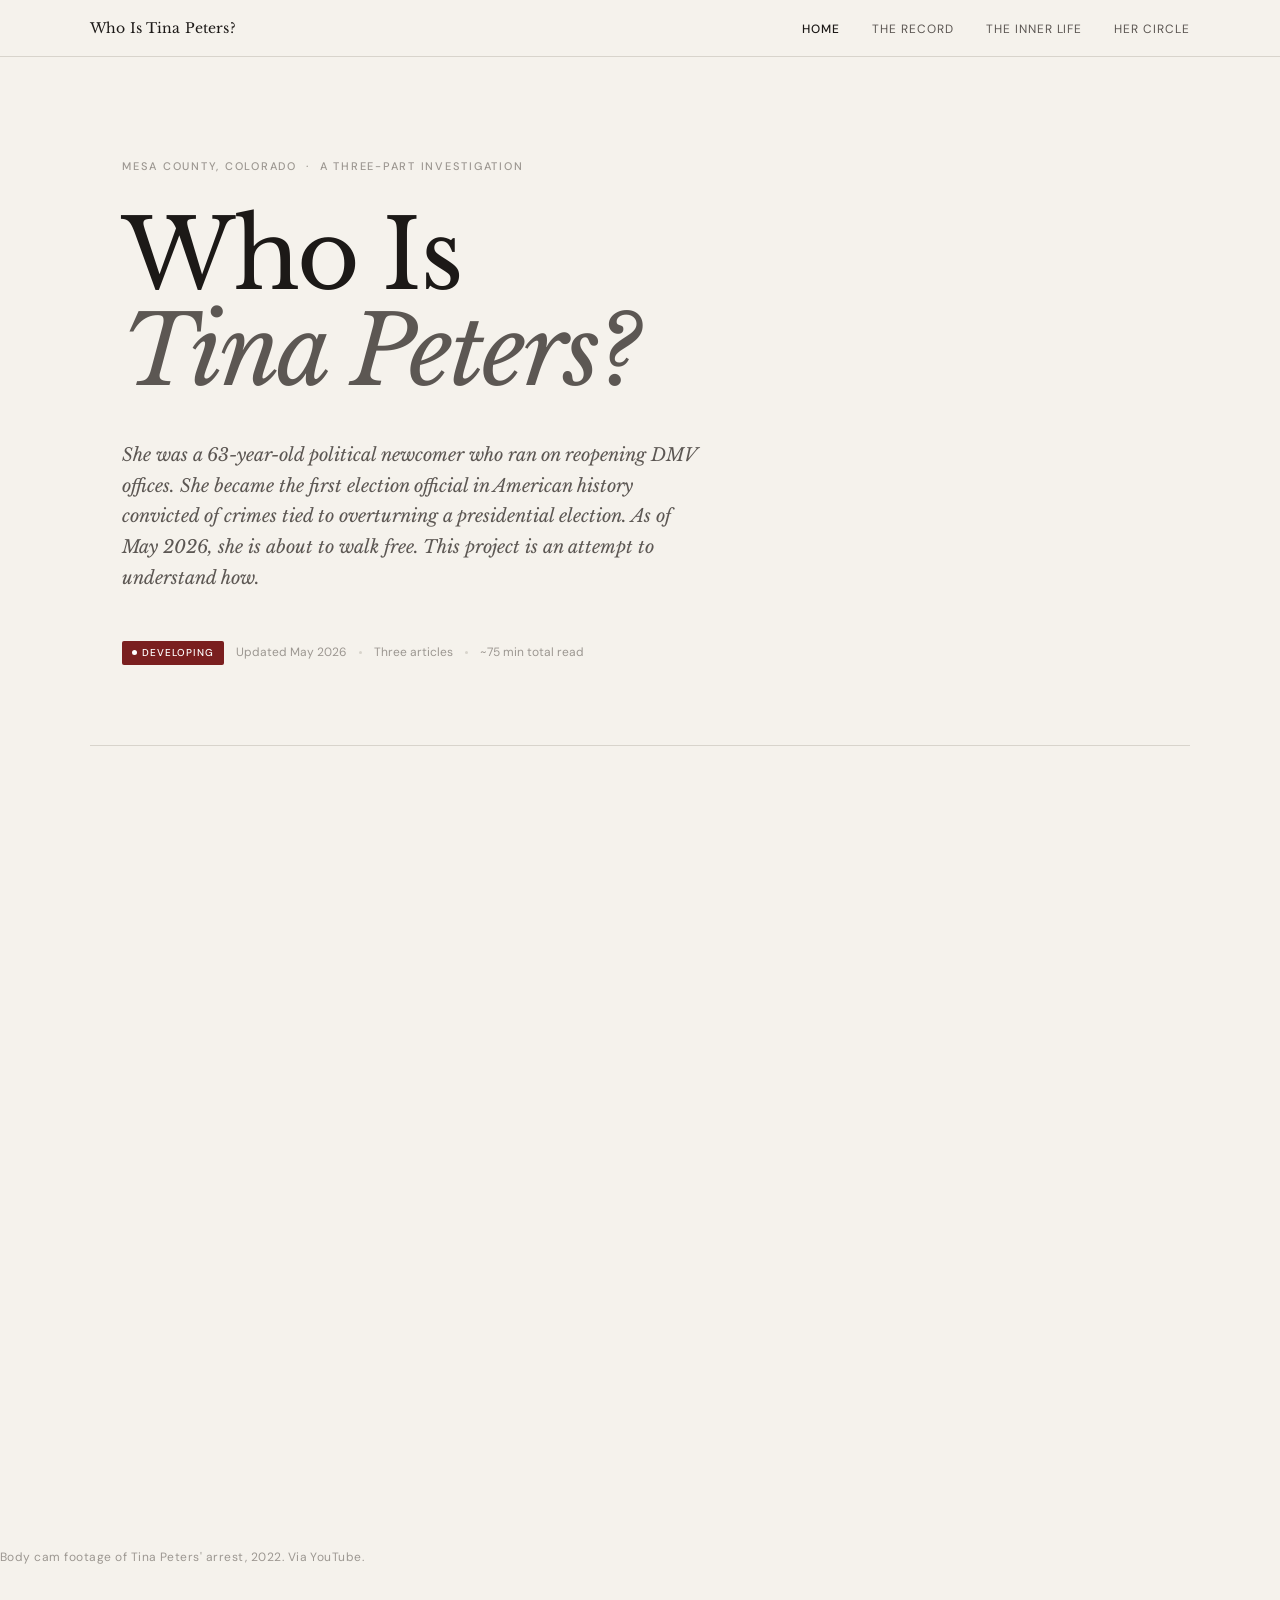
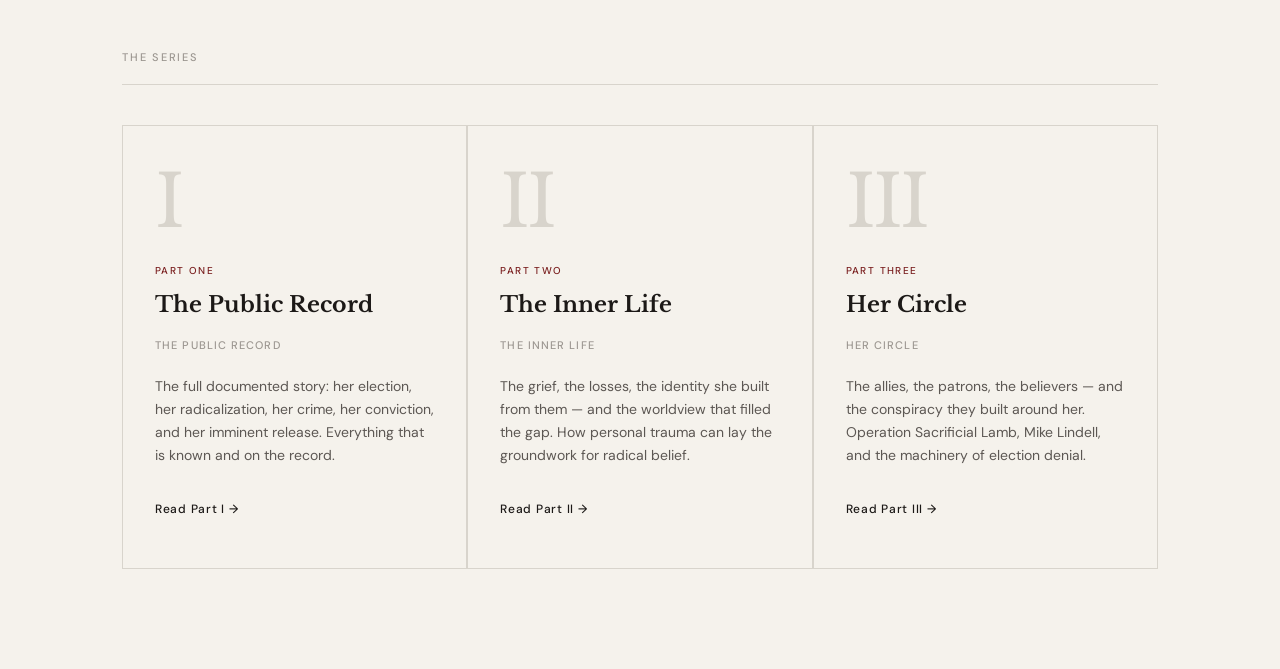
==== index.html @ b6de1f13 "Update index.html" ====
<!DOCTYPE html>
<html lang="en">
<head>
  <meta charset="UTF-8">
  <meta name="viewport" content="width=device-width, initial-scale=1.0">
  <title>Who Is Tina Peters? — A Three-Part Investigation</title>
  <meta name="description" content="She was a county clerk in a quiet Colorado town. She became the first election official in American history convicted of crimes tied to overturning a presidential election. A three-part investigation.">
  <link rel="stylesheet" href="style.css">
</head>
<body>

  <nav class="site-nav" aria-label="Site navigation">
    <div class="nav-inner">
      <span class="nav-brand">Who Is Tina Peters?</span>
      <ul class="nav-links">
        <li><a href="index.html" class="active">Home</a></li>
        <li><a href="article1.html">The Record</a></li>
        <li><a href="article2.html">The Inner Life</a></li>
        <li><a href="article3.html">Her Circle</a></li>
      </ul>
    </div>
  </nav>

  <section class="home-hero">
    <p class="home-eyebrow">Mesa County, Colorado &nbsp;·&nbsp; A Three-Part Investigation</p>
    <h1 class="home-hed">Who Is<br><em>Tina Peters?</em></h1>
    <p class="home-intro">She was a 63-year-old political newcomer who ran on reopening DMV offices. She became the first election official in American history convicted of crimes tied to overturning a presidential election. As of May 2026, she is about to walk free. This project is an attempt to understand how.</p>
    <div class="home-meta">
      <span class="live-tag"><span class="live-dot"></span>Developing</span>
      <span>Updated May 2026</span>
      <span class="meta-dot"></span>
      <span>Three articles</span>
      <span class="meta-dot"></span>
      <span>~75 min total read</span>
    </div>
  </section>
<div style="margin: 2rem 0; aspect-ratio: 16/9;">
  <iframe
    width="100%"
    height="100%"
    src="https://www.youtube.com/embed/rBaJX9h-HIQ?start=53"
    title="Tina Peters arrest — body cam footage"
    frameborder="0"
    allowfullscreen>
  </iframe>
</div>
<p style="font-size: 12px; color: var(--ink-muted); padding: 8px 0; letter-spacing: 0.04em;">
  Body cam footage of Tina Peters' arrest, 2022. Via YouTube.
</p>
  <section class="home-series">
    <p class="series-grid-label">The Series</p>
    <div class="home-series-grid">

      <a href="article1.html" class="home-series-card">
        <div class="card-part-num">I</div>
        <div class="card-part-label">Part One</div>
        <h2 class="card-title">The Public Record</h2>
        <div class="card-subtitle">The Public Record</div>
        <p class="card-desc">The full documented story: her election, her radicalization, her crime, her conviction, and her imminent release. Everything that is known and on the record.</p>
        <span class="card-read-link">Read Part I &rarr;</span>
      </a>

      <a href="article2.html" class="home-series-card">
        <div class="card-part-num">II</div>
        <div class="card-part-label">Part Two</div>
        <h2 class="card-title">The Inner Life</h2>
        <div class="card-subtitle">The Inner Life</div>
        <p class="card-desc">The grief, the losses, the identity she built from them — and the worldview that filled the gap. How personal trauma can lay the groundwork for radical belief.</p>
        <span class="card-read-link">Read Part II &rarr;</span>
      </a>

      <a href="article3.html" class="home-series-card">
        <div class="card-part-num">III</div>
        <div class="card-part-label">Part Three</div>
        <h2 class="card-title">Her Circle</h2>
        <div class="card-subtitle">Her Circle</div>
        <p class="card-desc">The allies, the patrons, the believers — and the conspiracy they built around her. Operation Sacrificial Lamb, Mike Lindell, and the machinery of election denial.</p>
        <span class="card-read-link">Read Part III &rarr;</span>
      </a>

    </div>
  </section>

</body>
</html>
---- style.css ----
@import url('https://fonts.googleapis.com/css2?family=Libre+Baskerville:ital,wght@0,400;0,700;1,400&family=DM+Sans:ital,opsz,wght@0,9..40,300;0,9..40,400;0,9..40,500;1,9..40,300&display=swap');

/* ─── RESET ─── */
*, *::before, *::after { box-sizing: border-box; margin: 0; padding: 0; }
html { scroll-behavior: smooth; }
img { max-width: 100%; display: block; }
a { color: inherit; text-decoration: none; }

/* ─── TOKENS ─── */
:root {
  --bg:          #F5F2EC;
  --bg-card:     #EDEAE2;
  --ink:         #1C1917;
  --ink-mid:     #5C5753;
  --ink-muted:   #9C9791;
  --accent:      #7A1F1F;
  --accent-warm: #C4A882;
  --border:      #D8D4CC;

  --serif:  'Libre Baskerville', Georgia, serif;
  --sans:   'DM Sans', system-ui, sans-serif;

  --max-w: 740px;
  --wide-w: 1100px;
}

/* ─── BASE ─── */
body {
  background: var(--bg);
  color: var(--ink);
  font-family: var(--sans);
  font-size: 17px;
  line-height: 1.75;
  -webkit-font-smoothing: antialiased;
}

/* ─── SITE NAV ─── */
.site-nav {
  position: sticky;
  top: 0;
  z-index: 100;
  background: var(--bg);
  border-bottom: 1px solid var(--border);
  padding: 0 2rem;
}
.nav-inner {
  max-width: var(--wide-w);
  margin: 0 auto;
  display: flex;
  align-items: center;
  justify-content: space-between;
  height: 56px;
}
.nav-brand {
  font-family: var(--serif);
  font-size: 14px;
  color: var(--ink);
  letter-spacing: 0.01em;
}
.nav-links {
  display: flex;
  gap: 2rem;
  list-style: none;
}
.nav-links a {
  font-size: 12px;
  font-weight: 400;
  letter-spacing: 0.08em;
  text-transform: uppercase;
  color: var(--ink-mid);
  transition: color 0.2s;
}
.nav-links a:hover,
.nav-links a.active {
  color: var(--ink);
}
.nav-links a.active {
  font-weight: 500;
}

/* ─── ARTICLE LAYOUT ─── */
.article-wrap {
  max-width: var(--max-w);
  margin: 0 auto;
  padding: 0 2rem;
}

/* ─── ARTICLE HEADER ─── */
.article-header {
  padding: 72px 0 56px;
  border-bottom: 1px solid var(--border);
}
.article-kicker {
  display: flex;
  align-items: center;
  gap: 1rem;
  margin-bottom: 28px;
}
.kicker-part {
  font-size: 11px;
  font-weight: 500;
  letter-spacing: 0.14em;
  text-transform: uppercase;
  color: var(--ink-muted);
}
.kicker-divider {
  width: 24px;
  height: 1px;
  background: var(--border);
}
.live-tag {
  display: inline-flex;
  align-items: center;
  gap: 5px;
  background: var(--accent);
  color: #fff;
  font-size: 10px;
  font-weight: 500;
  letter-spacing: 0.1em;
  text-transform: uppercase;
  padding: 3px 10px;
  border-radius: 2px;
}
.live-dot {
  width: 5px;
  height: 5px;
  border-radius: 50%;
  background: #fff;
  animation: pulse 1.8s ease-in-out infinite;
}
@keyframes pulse {
  0%, 100% { opacity: 1; }
  50% { opacity: 0.3; }
}
.article-hed {
  font-family: var(--serif);
  font-size: clamp(36px, 5vw, 56px);
  font-weight: 400;
  line-height: 1.12;
  letter-spacing: -0.02em;
  color: var(--ink);
  margin-bottom: 24px;
}
.article-deck {
  font-size: 19px;
  line-height: 1.65;
  color: var(--ink-mid);
  max-width: 600px;
  margin-bottom: 32px;
  font-style: italic;
  font-family: var(--serif);
}
.article-meta {
  display: flex;
  align-items: center;
  gap: 12px;
  font-size: 12px;
  color: var(--ink-muted);
  letter-spacing: 0.04em;
}
.meta-dot {
  width: 3px;
  height: 3px;
  border-radius: 50%;
  background: var(--border);
}

/* ─── PROSE ─── */
.prose {
  padding: 56px 0;
}
.prose p {
  margin-bottom: 1.6em;
  color: var(--ink);
}
.prose p.drop-cap::first-letter {
  font-family: var(--serif);
  font-size: 4.2em;
  font-weight: 700;
  float: left;
  line-height: 0.82;
  margin: 6px 10px 0 0;
  color: var(--ink);
}

/* Section labels */
.section-label {
  display: flex;
  align-items: center;
  gap: 16px;
  margin: 56px 0 32px;
  padding-top: 40px;
  border-top: 1px solid var(--border);
}
.section-num {
  font-family: var(--serif);
  font-size: 11px;
  color: var(--accent);
  font-style: italic;
  min-width: 16px;
}
.section-title {
  font-size: 11px;
  font-weight: 500;
  letter-spacing: 0.14em;
  text-transform: uppercase;
  color: var(--ink-muted);
}

/* Pull quotes */
.pullquote {
  margin: 48px -24px;
  padding: 32px 24px;
  border-left: 3px solid var(--accent);
  background: var(--bg-card);
}
.pullquote-text {
  font-family: var(--serif);
  font-size: 22px;
  line-height: 1.5;
  font-style: italic;
  color: var(--ink);
  margin-bottom: 12px;
}
.pullquote-attr {
  font-size: 11px;
  font-weight: 500;
  letter-spacing: 0.1em;
  text-transform: uppercase;
  color: var(--ink-muted);
}

/* Embed placeholder */
.embed-block {
  margin: 48px 0;
  border: 1px solid var(--border);
  border-radius: 4px;
  overflow: hidden;
}
.embed-label-bar {
  display: flex;
  align-items: center;
  gap: 8px;
  padding: 10px 16px;
  background: var(--bg-card);
  border-bottom: 1px solid var(--border);
  font-size: 10px;
  font-weight: 500;
  letter-spacing: 0.12em;
  text-transform: uppercase;
  color: var(--ink-muted);
}
.embed-content {
  padding: 24px;
}
.embed-title {
  font-family: var(--serif);
  font-size: 16px;
  margin-bottom: 6px;
}
.embed-desc {
  font-size: 13px;
  color: var(--ink-mid);
  line-height: 1.5;
}

/* Court exchange */
.court-exchange {
  margin: 48px 0;
  border: 1px solid var(--border);
  border-radius: 4px;
  overflow: hidden;
}
.exchange-header {
  padding: 10px 20px;
  background: var(--ink);
  color: var(--bg);
  font-size: 10px;
  font-weight: 500;
  letter-spacing: 0.12em;
  text-transform: uppercase;
}
.exchange-line {
  display: flex;
  gap: 16px;
  padding: 18px 20px;
  border-bottom: 1px solid var(--border);
}
.exchange-line:last-child { border-bottom: none; }
.exchange-speaker {
  font-size: 10px;
  font-weight: 500;
  letter-spacing: 0.1em;
  text-transform: uppercase;
  min-width: 56px;
  padding-top: 3px;
  flex-shrink: 0;
}
.exchange-speaker.judge { color: var(--ink-muted); }
.exchange-speaker.peters { color: var(--accent); }
.exchange-words {
  font-family: var(--serif);
  font-size: 15px;
  line-height: 1.65;
  font-style: italic;
  color: var(--ink);
}

/* Article footer nav */
.article-footer {
  border-top: 1px solid var(--border);
  padding: 56px 0 80px;
}
.footer-label {
  font-size: 11px;
  font-weight: 500;
  letter-spacing: 0.14em;
  text-transform: uppercase;
  color: var(--ink-muted);
  margin-bottom: 24px;
}
.footer-series {
  display: grid;
  grid-template-columns: 1fr 1fr;
  gap: 16px;
}
.series-card {
  border: 1px solid var(--border);
  border-radius: 4px;
  padding: 20px;
  background: var(--bg);
  transition: background 0.2s, border-color 0.2s;
  display: block;
}
.series-card:hover {
  background: var(--bg-card);
  border-color: var(--ink-mid);
}
.series-card-part {
  font-size: 10px;
  font-weight: 500;
  letter-spacing: 0.12em;
  text-transform: uppercase;
  color: var(--accent);
  margin-bottom: 8px;
}
.series-card-title {
  font-family: var(--serif);
  font-size: 16px;
  line-height: 1.4;
  color: var(--ink);
  margin-bottom: 12px;
}
.series-card-arrow {
  font-size: 12px;
  color: var(--ink-muted);
}

/* ─── HOME PAGE ─── */
.home-hero {
  max-width: var(--wide-w);
  margin: 0 auto;
  padding: 100px 2rem 80px;
  border-bottom: 1px solid var(--border);
}
.home-eyebrow {
  font-size: 11px;
  font-weight: 500;
  letter-spacing: 0.16em;
  text-transform: uppercase;
  color: var(--ink-muted);
  margin-bottom: 32px;
}
.home-hed {
  font-family: var(--serif);
  font-size: clamp(52px, 8vw, 96px);
  font-weight: 400;
  line-height: 1.0;
  letter-spacing: -0.03em;
  color: var(--ink);
  margin-bottom: 40px;
}
.home-hed em {
  font-style: italic;
  color: var(--ink-mid);
}
.home-intro {
  font-size: 18px;
  line-height: 1.7;
  color: var(--ink-mid);
  max-width: 580px;
  font-family: var(--serif);
  font-style: italic;
  margin-bottom: 48px;
}
.home-meta {
  display: flex;
  align-items: center;
  gap: 12px;
  font-size: 12px;
  color: var(--ink-muted);
}

/* Home series grid */
.home-series {
  max-width: var(--wide-w);
  margin: 0 auto;
  padding: 72px 2rem 100px;
}
.series-grid-label {
  font-size: 11px;
  font-weight: 500;
  letter-spacing: 0.16em;
  text-transform: uppercase;
  color: var(--ink-muted);
  margin-bottom: 40px;
  padding-bottom: 16px;
  border-bottom: 1px solid var(--border);
}
.home-series-grid {
  display: grid;
  grid-template-columns: repeat(3, 1fr);
  gap: 2px;
  background: var(--border);
  border: 1px solid var(--border);
}
.home-series-card {
  background: var(--bg);
  padding: 40px 32px 48px;
  display: flex;
  flex-direction: column;
  transition: background 0.25s;
}
.home-series-card:hover { background: var(--bg-card); }
.card-part-num {
  font-family: var(--serif);
  font-size: 72px;
  font-weight: 400;
  line-height: 1;
  color: var(--border);
  margin-bottom: 24px;
  letter-spacing: -0.04em;
}
.card-part-label {
  font-size: 10px;
  font-weight: 500;
  letter-spacing: 0.14em;
  text-transform: uppercase;
  color: var(--accent);
  margin-bottom: 12px;
}
.card-title {
  font-family: var(--serif);
  font-size: 22px;
  line-height: 1.3;
  color: var(--ink);
  margin-bottom: 16px;
}
.card-subtitle {
  font-size: 11px;
  font-weight: 500;
  letter-spacing: 0.1em;
  text-transform: uppercase;
  color: var(--ink-muted);
  margin-bottom: 20px;
}
.card-desc {
  font-size: 14px;
  line-height: 1.65;
  color: var(--ink-mid);
  flex: 1;
  margin-bottom: 32px;
}
.card-read-link {
  font-size: 12px;
  font-weight: 500;
  letter-spacing: 0.06em;
  color: var(--ink);
  display: flex;
  align-items: center;
  gap: 6px;
  transition: gap 0.2s;
}
.home-series-card:hover .card-read-link { gap: 10px; }

/* ─── UTILITIES ─── */
.visually-hidden {
  position: absolute;
  width: 1px; height: 1px;
  padding: 0; margin: -1px;
  overflow: hidden;
  clip: rect(0,0,0,0);
  white-space: nowrap;
  border: 0;
}

/* ─── RESPONSIVE ─── */
@media (max-width: 700px) {
  .nav-links { display: none; }
  .home-series-grid { grid-template-columns: 1fr; }
  .footer-series { grid-template-columns: 1fr; }
  .pullquote { margin: 40px 0; }
  .home-hero { padding: 64px 1.25rem 56px; }
  .home-series { padding: 48px 1.25rem 72px; }
  .article-wrap { padding: 0 1.25rem; }
}
/* ─── CITATION LINKS ─── */
.prose a {
  color: inherit;
  text-decoration: underline;
  text-decoration-color: var(--accent);
  text-decoration-thickness: 1px;
  text-underline-offset: 3px;
  transition: color 0.2s, text-decoration-color 0.2s;
}
.prose a:hover {
  color: var(--accent);
  text-decoration-color: var(--accent);
}
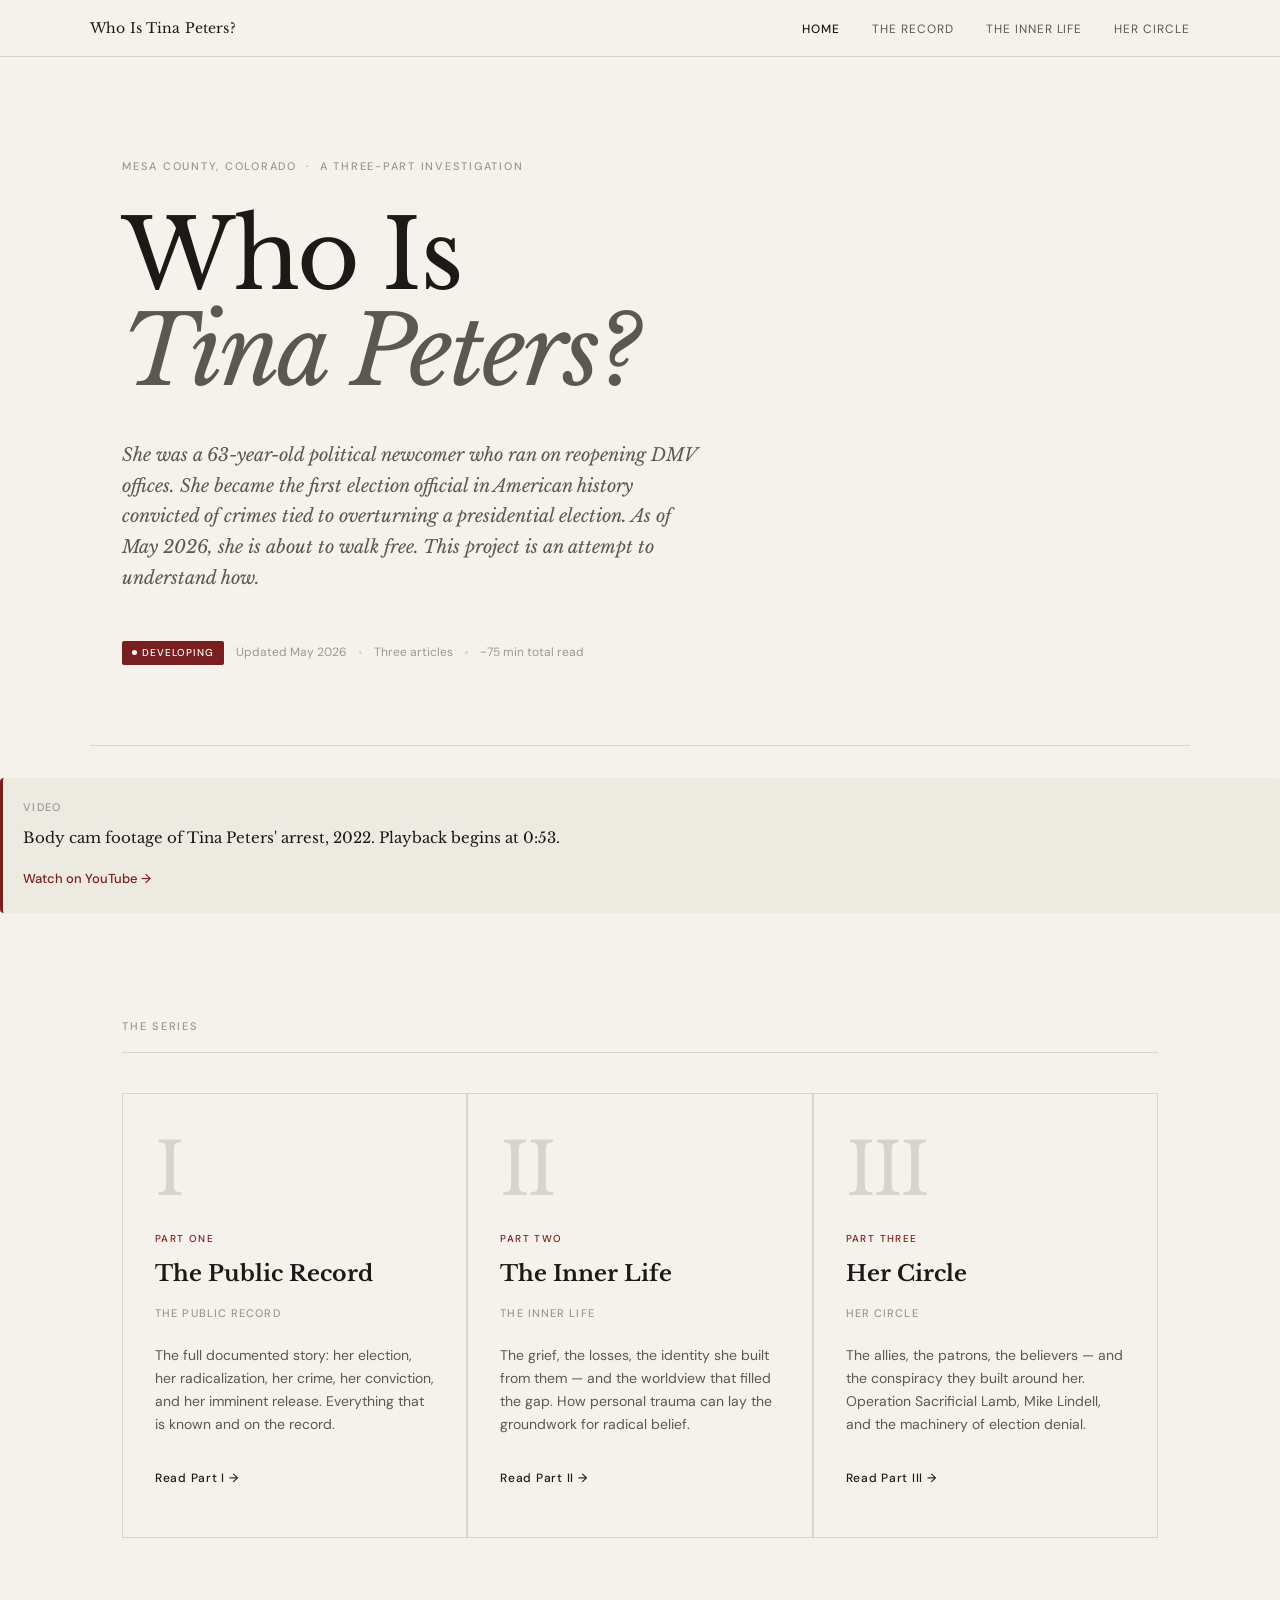
==== commit 844803c7: "Update index.html" ====
--- a/index.html
+++ b/index.html
@@ -34,19 +34,11 @@
       <span>~75 min total read</span>
     </div>
   </section>
-<div style="margin: 2rem 0; aspect-ratio: 16/9;">
-  <iframe
-    width="100%"
-    height="100%"
-    src="https://www.youtube.com/embed/rBaJX9h-HIQ?start=53"
-    title="Tina Peters arrest — body cam footage"
-    frameborder="0"
-    allowfullscreen>
-  </iframe>
+<div style="margin: 2rem 0; padding: 20px; background: #EDEAE2; border-radius: 4px; border-left: 3px solid #7A1F1F;">
+  <p style="font-size: 11px; font-weight: 500; letter-spacing: 0.12em; text-transform: uppercase; color: #9C9791; margin-bottom: 8px; font-family: 'DM Sans', sans-serif;">Video</p>
+  <p style="font-size: 15px; color: #1C1917; margin-bottom: 12px; font-family: 'Libre Baskerville', Georgia, serif;">Body cam footage of Tina Peters' arrest, 2022. Playback begins at 0:53.</p>
+  <a href="https://www.youtube.com/watch?v=rBaJX9h-HIQ&t=53s" target="_blank" style="font-size: 13px; font-weight: 500; color: #7A1F1F; font-family: 'DM Sans', sans-serif;">Watch on YouTube →</a>
 </div>
-<p style="font-size: 12px; color: var(--ink-muted); padding: 8px 0; letter-spacing: 0.04em;">
-  Body cam footage of Tina Peters' arrest, 2022. Via YouTube.
-</p>
   <section class="home-series">
     <p class="series-grid-label">The Series</p>
     <div class="home-series-grid">
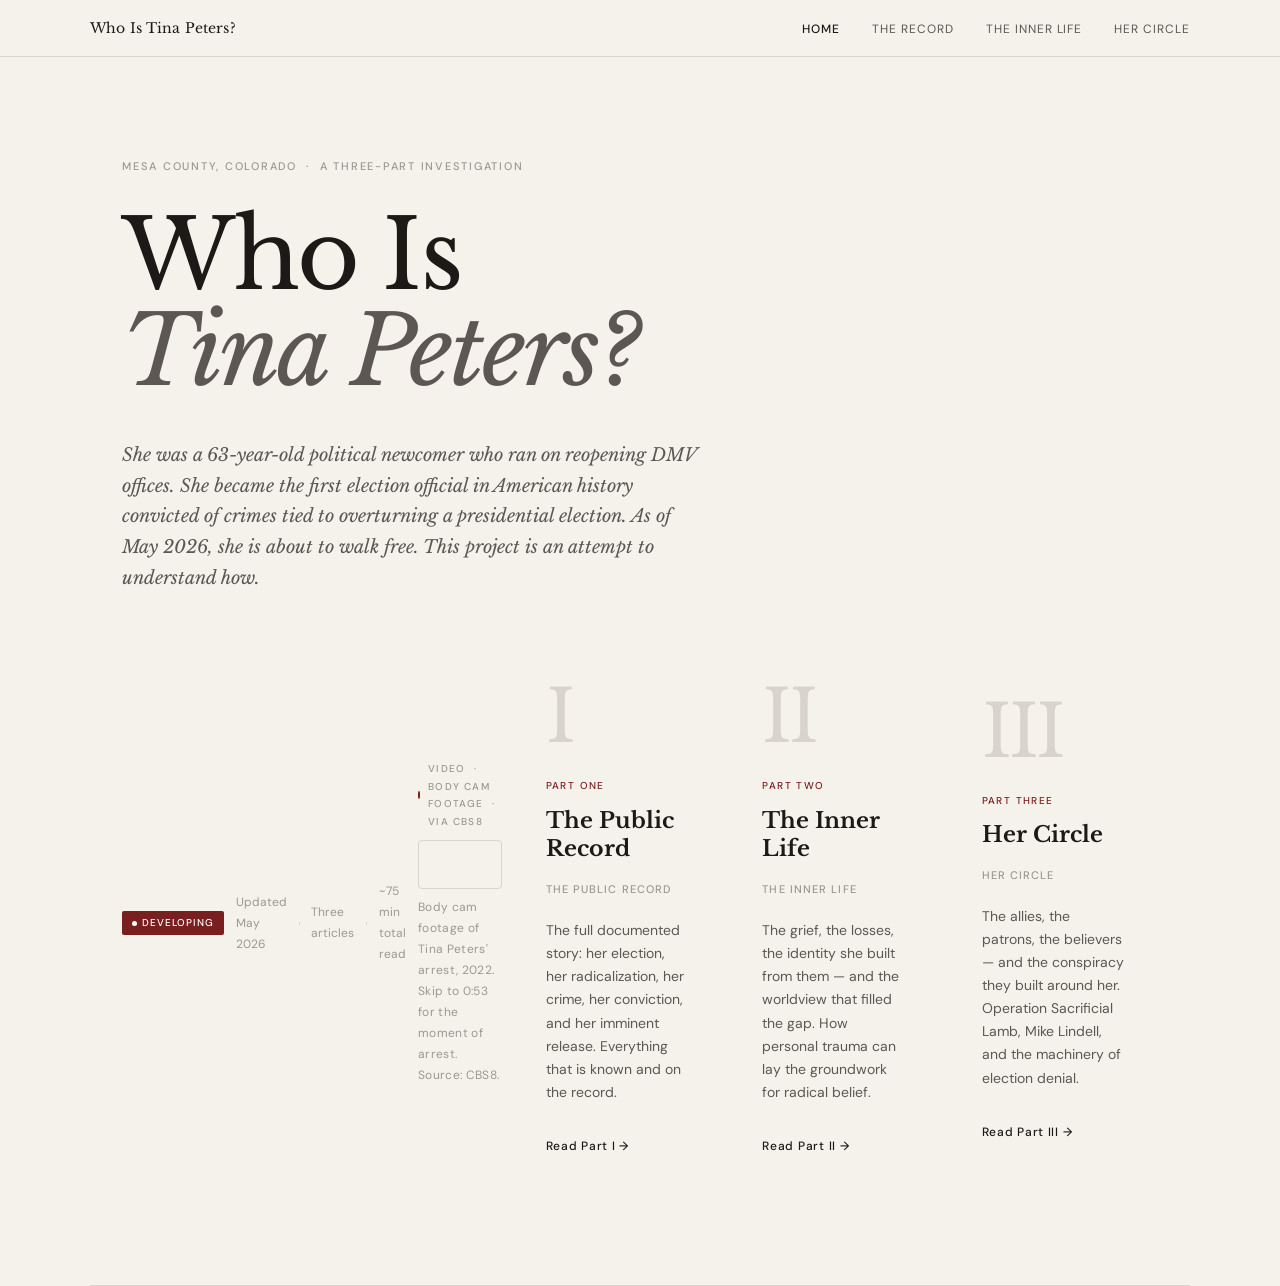
==== commit 9f72ba43: "Update index.html" ====
--- a/index.html
+++ b/index.html
@@ -32,16 +32,25 @@
       <span>Three articles</span>
       <span class="meta-dot"></span>
       <span>~75 min total read</span>
-    </div>
-  </section>
-<div style="margin: 2rem 0; padding: 20px; background: #EDEAE2; border-radius: 4px; border-left: 3px solid #7A1F1F;">
-  <p style="font-size: 11px; font-weight: 500; letter-spacing: 0.12em; text-transform: uppercase; color: #9C9791; margin-bottom: 8px; font-family: 'DM Sans', sans-serif;">Video</p>
-  <p style="font-size: 15px; color: #1C1917; margin-bottom: 12px; font-family: 'Libre Baskerville', Georgia, serif;">Body cam footage of Tina Peters' arrest, 2022. Playback begins at 0:53.</p>
-  <a href="https://www.youtube.com/watch?v=rBaJX9h-HIQ&t=53s" target="_blank" style="font-size: 13px; font-weight: 500; color: #7A1F1F; font-family: 'DM Sans', sans-serif;">Watch on YouTube →</a>
+      
+<div style="margin: 2rem 0;">
+  <div style="font-size: 10px; font-weight: 500; letter-spacing: 0.12em; text-transform: uppercase; color: #9C9791; margin-bottom: 10px; font-family: 'DM Sans', sans-serif; display: flex; align-items: center; gap: 8px;">
+    <span style="display: inline-block; width: 8px; height: 8px; background: #7A1F1F; border-radius: 50%;"></span>
+    Video &nbsp;·&nbsp; Body cam footage &nbsp;·&nbsp; Via CBS8
+  </div>
+  <div style="position: relative; padding-bottom: 56.25%; height: 0; overflow: hidden; border-radius: 4px; border: 0.5px solid #D8D4CC;">
+    <iframe
+      style="position: absolute; top: 0; left: 0; width: 100%; height: 100%; border: none;"
+      src="https://www.cbs8.com/embeds/video/responsive/73-d8adca84-68cd-4716-ab44-5ee91fd26629/iframe"
+      allowfullscreen="true"
+      webkitallowfullscreen="true"
+      mozallowfullscreen="true">
+    </iframe>
+  </div>
+  <p style="font-size: 12px; color: #9C9791; padding: 8px 0 0; letter-spacing: 0.03em; font-family: 'DM Sans', sans-serif;">
+    Body cam footage of Tina Peters' arrest, 2022. Skip to 0:53 for the moment of arrest. Source: CBS8.
+  </p>
 </div>
-  <section class="home-series">
-    <p class="series-grid-label">The Series</p>
-    <div class="home-series-grid">
 
       <a href="article1.html" class="home-series-card">
         <div class="card-part-num">I</div>
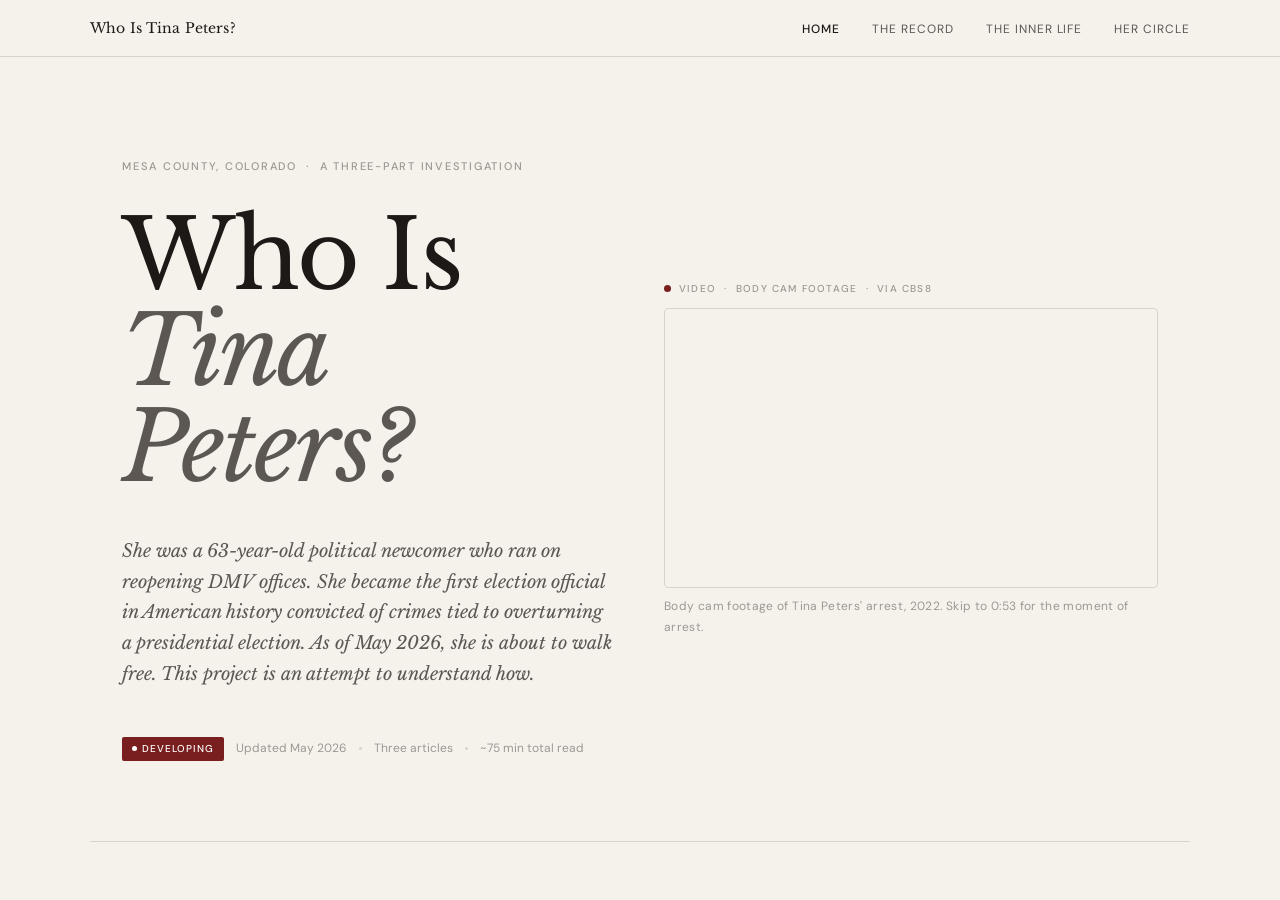
==== commit d42bcc47: "Update index.html" ====
--- a/index.html
+++ b/index.html
@@ -21,63 +21,41 @@
     </div>
   </nav>
 
-  <section class="home-hero">
-    <p class="home-eyebrow">Mesa County, Colorado &nbsp;·&nbsp; A Three-Part Investigation</p>
-    <h1 class="home-hed">Who Is<br><em>Tina Peters?</em></h1>
-    <p class="home-intro">She was a 63-year-old political newcomer who ran on reopening DMV offices. She became the first election official in American history convicted of crimes tied to overturning a presidential election. As of May 2026, she is about to walk free. This project is an attempt to understand how.</p>
-    <div class="home-meta">
-      <span class="live-tag"><span class="live-dot"></span>Developing</span>
-      <span>Updated May 2026</span>
-      <span class="meta-dot"></span>
-      <span>Three articles</span>
-      <span class="meta-dot"></span>
-      <span>~75 min total read</span>
-      
-<div style="margin: 2rem 0;">
-  <div style="font-size: 10px; font-weight: 500; letter-spacing: 0.12em; text-transform: uppercase; color: #9C9791; margin-bottom: 10px; font-family: 'DM Sans', sans-serif; display: flex; align-items: center; gap: 8px;">
-    <span style="display: inline-block; width: 8px; height: 8px; background: #7A1F1F; border-radius: 50%;"></span>
-    Video &nbsp;·&nbsp; Body cam footage &nbsp;·&nbsp; Via CBS8
-  </div>
-  <div style="position: relative; padding-bottom: 56.25%; height: 0; overflow: hidden; border-radius: 4px; border: 0.5px solid #D8D4CC;">
-    <iframe
-      style="position: absolute; top: 0; left: 0; width: 100%; height: 100%; border: none;"
-      src="https://www.cbs8.com/embeds/video/responsive/73-d8adca84-68cd-4716-ab44-5ee91fd26629/iframe"
-      allowfullscreen="true"
-      webkitallowfullscreen="true"
-      mozallowfullscreen="true">
-    </iframe>
-  </div>
-  <p style="font-size: 12px; color: #9C9791; padding: 8px 0 0; letter-spacing: 0.03em; font-family: 'DM Sans', sans-serif;">
-    Body cam footage of Tina Peters' arrest, 2022. Skip to 0:53 for the moment of arrest. Source: CBS8.
-  </p>
-</div>
+<section class="home-hero">
+    <div style="display: grid; grid-template-columns: 1fr 1fr; gap: 48px; align-items: center;">
 
-      <a href="article1.html" class="home-series-card">
-        <div class="card-part-num">I</div>
-        <div class="card-part-label">Part One</div>
-        <h2 class="card-title">The Public Record</h2>
-        <div class="card-subtitle">The Public Record</div>
-        <p class="card-desc">The full documented story: her election, her radicalization, her crime, her conviction, and her imminent release. Everything that is known and on the record.</p>
-        <span class="card-read-link">Read Part I &rarr;</span>
-      </a>
+      <!-- LEFT: Text -->
+      <div>
+        <p class="home-eyebrow">Mesa County, Colorado &nbsp;·&nbsp; A Three-Part Investigation</p>
+        <h1 class="home-hed">Who Is<br><em>Tina Peters?</em></h1>
+        <p class="home-intro">She was a 63-year-old political newcomer who ran on reopening DMV offices. She became the first election official in American history convicted of crimes tied to overturning a presidential election. As of May 2026, she is about to walk free. This project is an attempt to understand how.</p>
+        <div class="home-meta">
+          <span class="live-tag"><span class="live-dot"></span>Developing</span>
+          <span>Updated May 2026</span>
+          <span class="meta-dot"></span>
+          <span>Three articles</span>
+          <span class="meta-dot"></span>
+          <span>~75 min total read</span>
+        </div>
+      </div>
 
-      <a href="article2.html" class="home-series-card">
-        <div class="card-part-num">II</div>
-        <div class="card-part-label">Part Two</div>
-        <h2 class="card-title">The Inner Life</h2>
-        <div class="card-subtitle">The Inner Life</div>
-        <p class="card-desc">The grief, the losses, the identity she built from them — and the worldview that filled the gap. How personal trauma can lay the groundwork for radical belief.</p>
-        <span class="card-read-link">Read Part II &rarr;</span>
-      </a>
-
-      <a href="article3.html" class="home-series-card">
-        <div class="card-part-num">III</div>
-        <div class="card-part-label">Part Three</div>
-        <h2 class="card-title">Her Circle</h2>
-        <div class="card-subtitle">Her Circle</div>
-        <p class="card-desc">The allies, the patrons, the believers — and the conspiracy they built around her. Operation Sacrificial Lamb, Mike Lindell, and the machinery of election denial.</p>
-        <span class="card-read-link">Read Part III &rarr;</span>
-      </a>
+      <!-- RIGHT: Video -->
+      <div>
+        <div style="font-size: 10px; font-weight: 500; letter-spacing: 0.12em; text-transform: uppercase; color: #9C9791; margin-bottom: 10px; font-family: 'DM Sans', sans-serif; display: flex; align-items: center; gap: 8px;">
+          <span style="display: inline-block; width: 7px; height: 7px; background: #7A1F1F; border-radius: 50%;"></span>
+          Video &nbsp;·&nbsp; Body cam footage &nbsp;·&nbsp; Via CBS8
+        </div>
+        <div style="position: relative; padding-bottom: 56.25%; height: 0; overflow: hidden; border-radius: 4px; border: 0.5px solid #D8D4CC;">
+          <iframe
+            style="position: absolute; top: 0; left: 0; width: 100%; height: 100%; border: none;"
+            src="https://www.cbs8.com/embeds/video/responsive/73-d8adca84-68cd-4716-ab44-5ee91fd26629/iframe"
+            allowfullscreen="true"
+            webkitallowfullscreen="true"
+            mozallowfullscreen="true">
+          </iframe>
+        </div>
+        <p style="font-size: 12px; color: #9C9791; padding: 8px 0 0; letter-spacing: 0.03em; font-family: 'DM Sans', sans-serif;">Body cam footage of Tina Peters' arrest, 2022. Skip to 0:53 for the moment of arrest.</p>
+      </div>
 
     </div>
   </section>
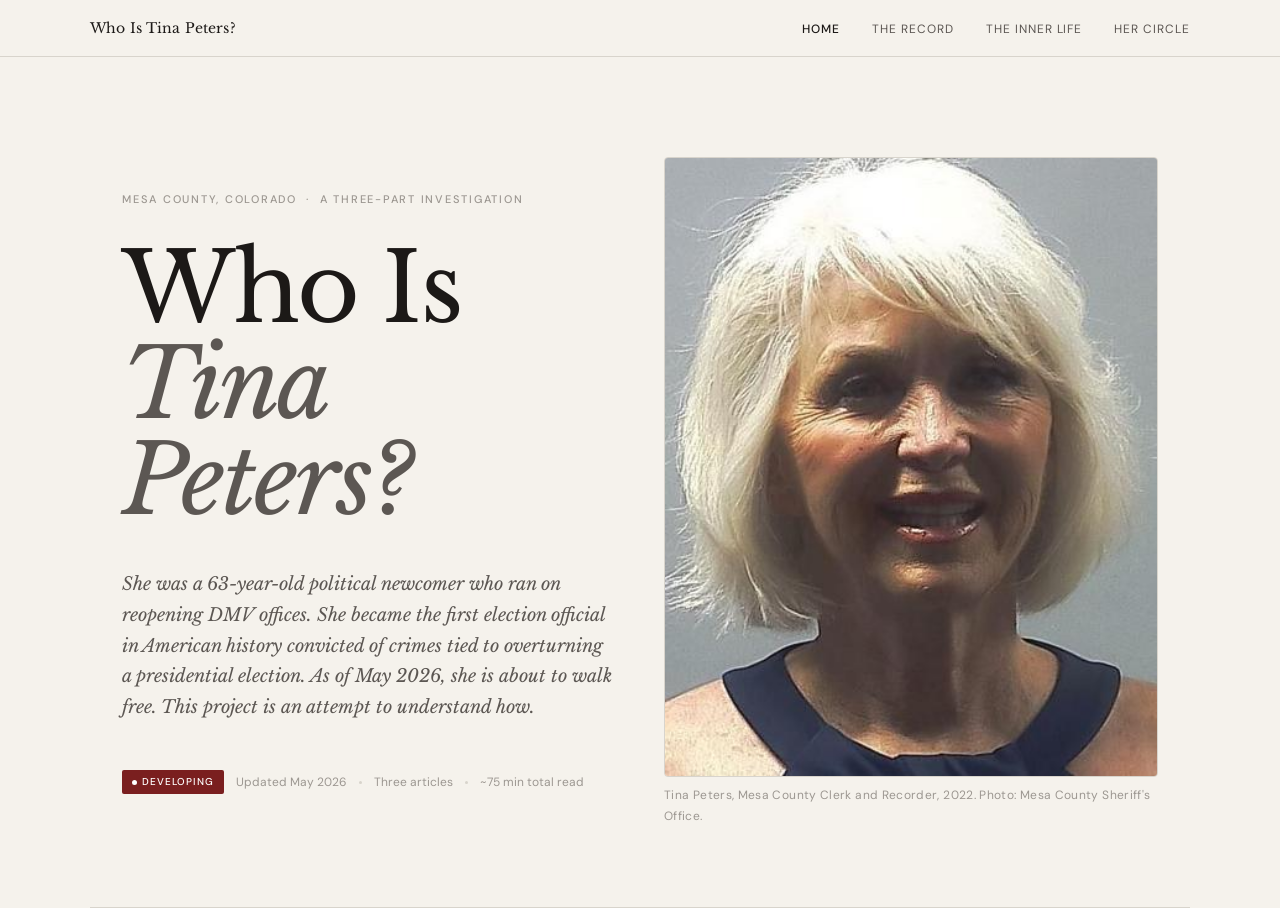
==== commit c0edaff8: "Update index.html" ====
--- a/index.html
+++ b/index.html
@@ -39,22 +39,17 @@
         </div>
       </div>
 
-      <!-- RIGHT: Video -->
+      <!-- RIGHT: Mugshot -->
       <div>
-        <div style="font-size: 10px; font-weight: 500; letter-spacing: 0.12em; text-transform: uppercase; color: #9C9791; margin-bottom: 10px; font-family: 'DM Sans', sans-serif; display: flex; align-items: center; gap: 8px;">
-          <span style="display: inline-block; width: 7px; height: 7px; background: #7A1F1F; border-radius: 50%;"></span>
-          Video &nbsp;·&nbsp; Body cam footage &nbsp;·&nbsp; Via CBS8
-        </div>
-        <div style="position: relative; padding-bottom: 56.25%; height: 0; overflow: hidden; border-radius: 4px; border: 0.5px solid #D8D4CC;">
-          <iframe
-            style="position: absolute; top: 0; left: 0; width: 100%; height: 100%; border: none;"
-            src="https://www.cbs8.com/embeds/video/responsive/73-d8adca84-68cd-4716-ab44-5ee91fd26629/iframe"
-            allowfullscreen="true"
-            webkitallowfullscreen="true"
-            mozallowfullscreen="true">
-          </iframe>
-        </div>
-        <p style="font-size: 12px; color: #9C9791; padding: 8px 0 0; letter-spacing: 0.03em; font-family: 'DM Sans', sans-serif;">Body cam footage of Tina Peters' arrest, 2022. Skip to 0:53 for the moment of arrest.</p>
+        <figure style="margin: 0;">
+          <img
+            src="tinapeters2022.jpg"
+            alt="Tina Peters, Mesa County Clerk and Recorder, 2022"
+            style="width: 100%; display: block; border-radius: 4px; border: 0.5px solid #D8D4CC; object-fit: contain; background: #EDEAE2;">
+          <figcaption style="font-size: 12px; color: #9C9791; padding: 8px 0 0; letter-spacing: 0.03em; font-family: 'DM Sans', sans-serif;">
+            Tina Peters, Mesa County Clerk and Recorder, 2022. Photo: Mesa County Sheriff's Office.
+          </figcaption>
+        </figure>
       </div>
 
     </div>
--- a/style.css
+++ b/style.css
@@ -504,6 +504,11 @@
   .home-series { padding: 48px 1.25rem 72px; }
   .article-wrap { padding: 0 1.25rem; }
 }
+@media (max-width: 700px) {
+  .home-hero > div {
+    grid-template-columns: 1fr !important;
+  }
+}
 /* ─── CITATION LINKS ─── */
 .prose a {
   color: inherit;
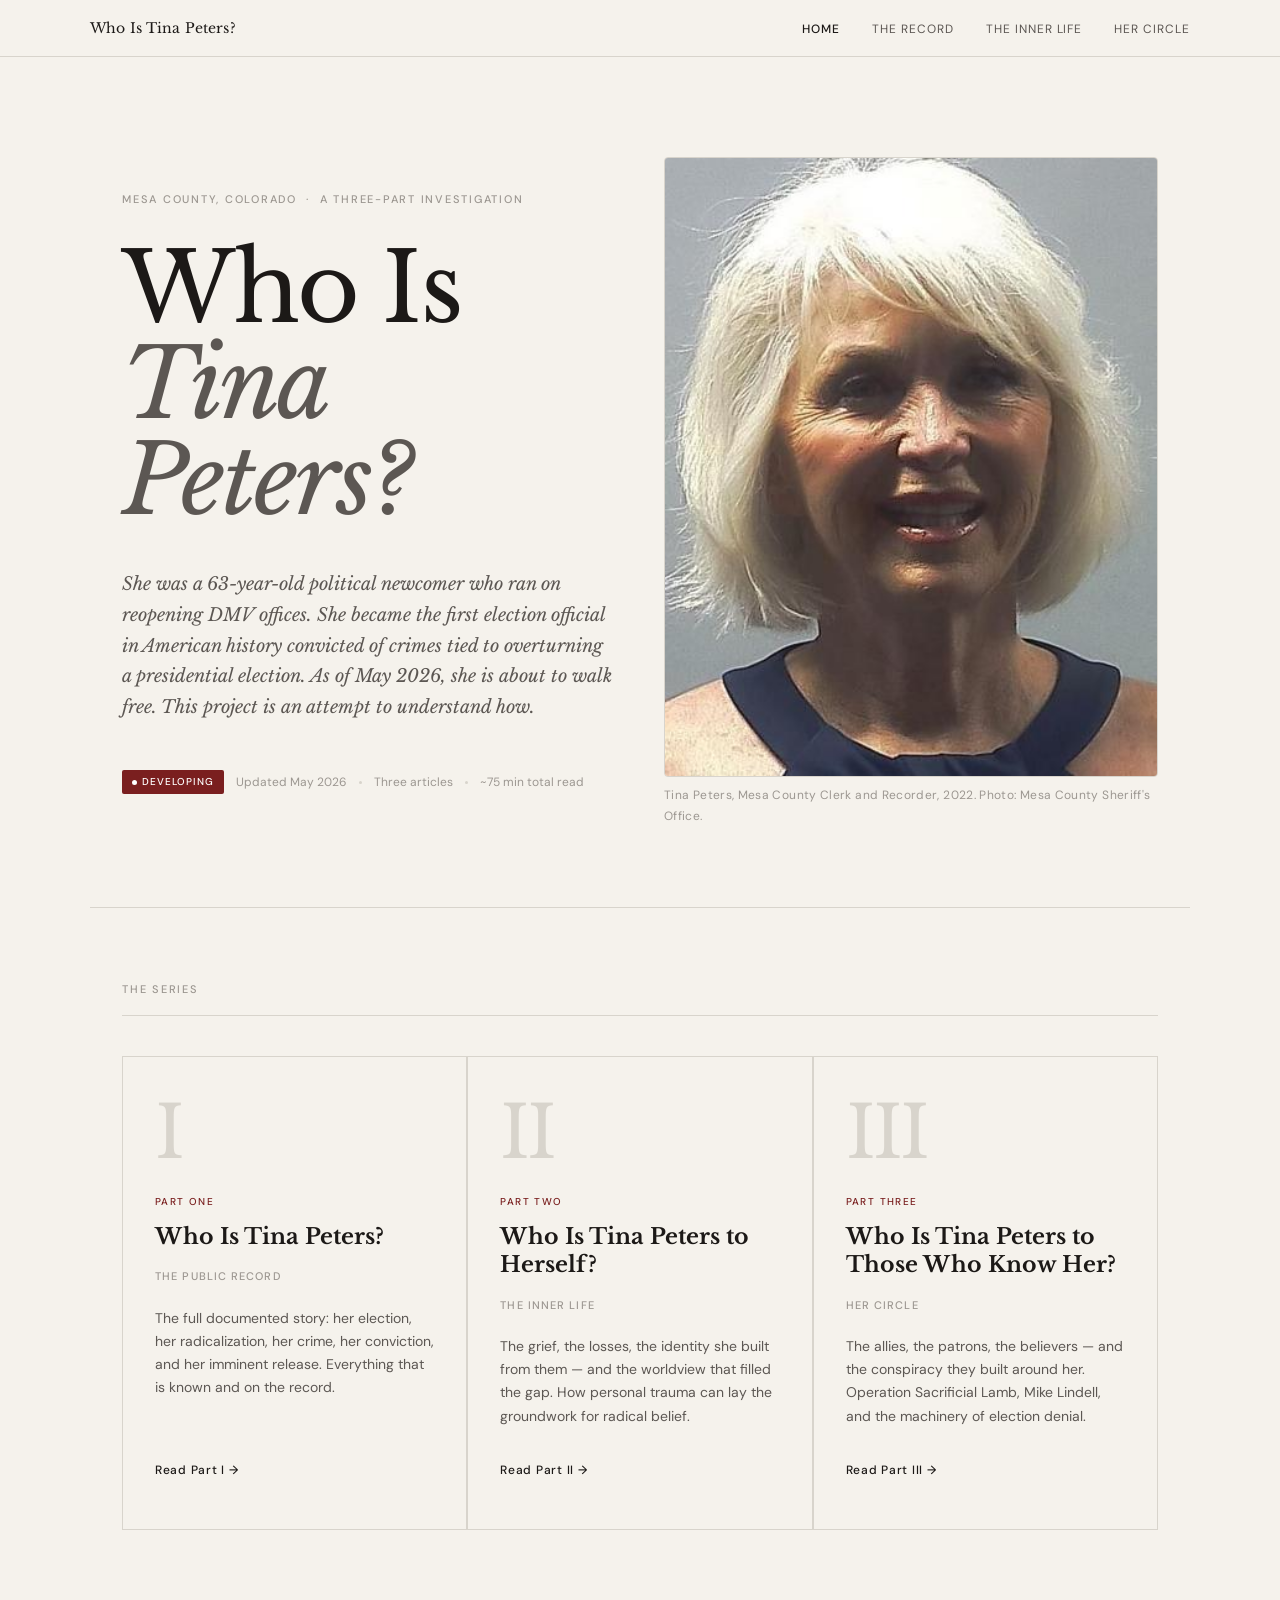
==== commit ed9ae983: "Update index.html" ====
--- a/index.html
+++ b/index.html
@@ -4,7 +4,7 @@
   <meta charset="UTF-8">
   <meta name="viewport" content="width=device-width, initial-scale=1.0">
   <title>Who Is Tina Peters? — A Three-Part Investigation</title>
-  <meta name="description" content="She was a county clerk in a quiet Colorado town. She became the first election official in American history convicted of crimes tied to overturning a presidential election. A three-part investigation.">
+  <meta name="description" content="She was a county clerk in a quiet Colorado town. Then she became the first election official in American history convicted of crimes tied to overturning a presidential election. A three-part investigation.">
   <link rel="stylesheet" href="style.css">
 </head>
 <body>
@@ -21,7 +21,7 @@
     </div>
   </nav>
 
-<section class="home-hero">
+  <section class="home-hero">
     <div style="display: grid; grid-template-columns: 1fr 1fr; gap: 48px; align-items: center;">
 
       <!-- LEFT: Text -->
@@ -55,5 +55,39 @@
     </div>
   </section>
 
+  <section class="home-series">
+    <p class="series-grid-label">The Series</p>
+    <div class="home-series-grid">
+
+      <a href="article1.html" class="home-series-card">
+        <div class="card-part-num">I</div>
+        <div class="card-part-label">Part One</div>
+        <h2 class="card-title">Who Is Tina Peters?</h2>
+        <div class="card-subtitle">The Public Record</div>
+        <p class="card-desc">The full documented story: her election, her radicalization, her crime, her conviction, and her imminent release. Everything that is known and on the record.</p>
+        <span class="card-read-link">Read Part I &rarr;</span>
+      </a>
+
+      <a href="article2.html" class="home-series-card">
+        <div class="card-part-num">II</div>
+        <div class="card-part-label">Part Two</div>
+        <h2 class="card-title">Who Is Tina Peters to Herself?</h2>
+        <div class="card-subtitle">The Inner Life</div>
+        <p class="card-desc">The grief, the losses, the identity she built from them — and the worldview that filled the gap. How personal trauma can lay the groundwork for radical belief.</p>
+        <span class="card-read-link">Read Part II &rarr;</span>
+      </a>
+
+      <a href="article3.html" class="home-series-card">
+        <div class="card-part-num">III</div>
+        <div class="card-part-label">Part Three</div>
+        <h2 class="card-title">Who Is Tina Peters to Those Who Know Her?</h2>
+        <div class="card-subtitle">Her Circle</div>
+        <p class="card-desc">The allies, the patrons, the believers — and the conspiracy they built around her. Operation Sacrificial Lamb, Mike Lindell, and the machinery of election denial.</p>
+        <span class="card-read-link">Read Part III &rarr;</span>
+      </a>
+
+    </div>
+  </section>
+
 </body>
 </html>
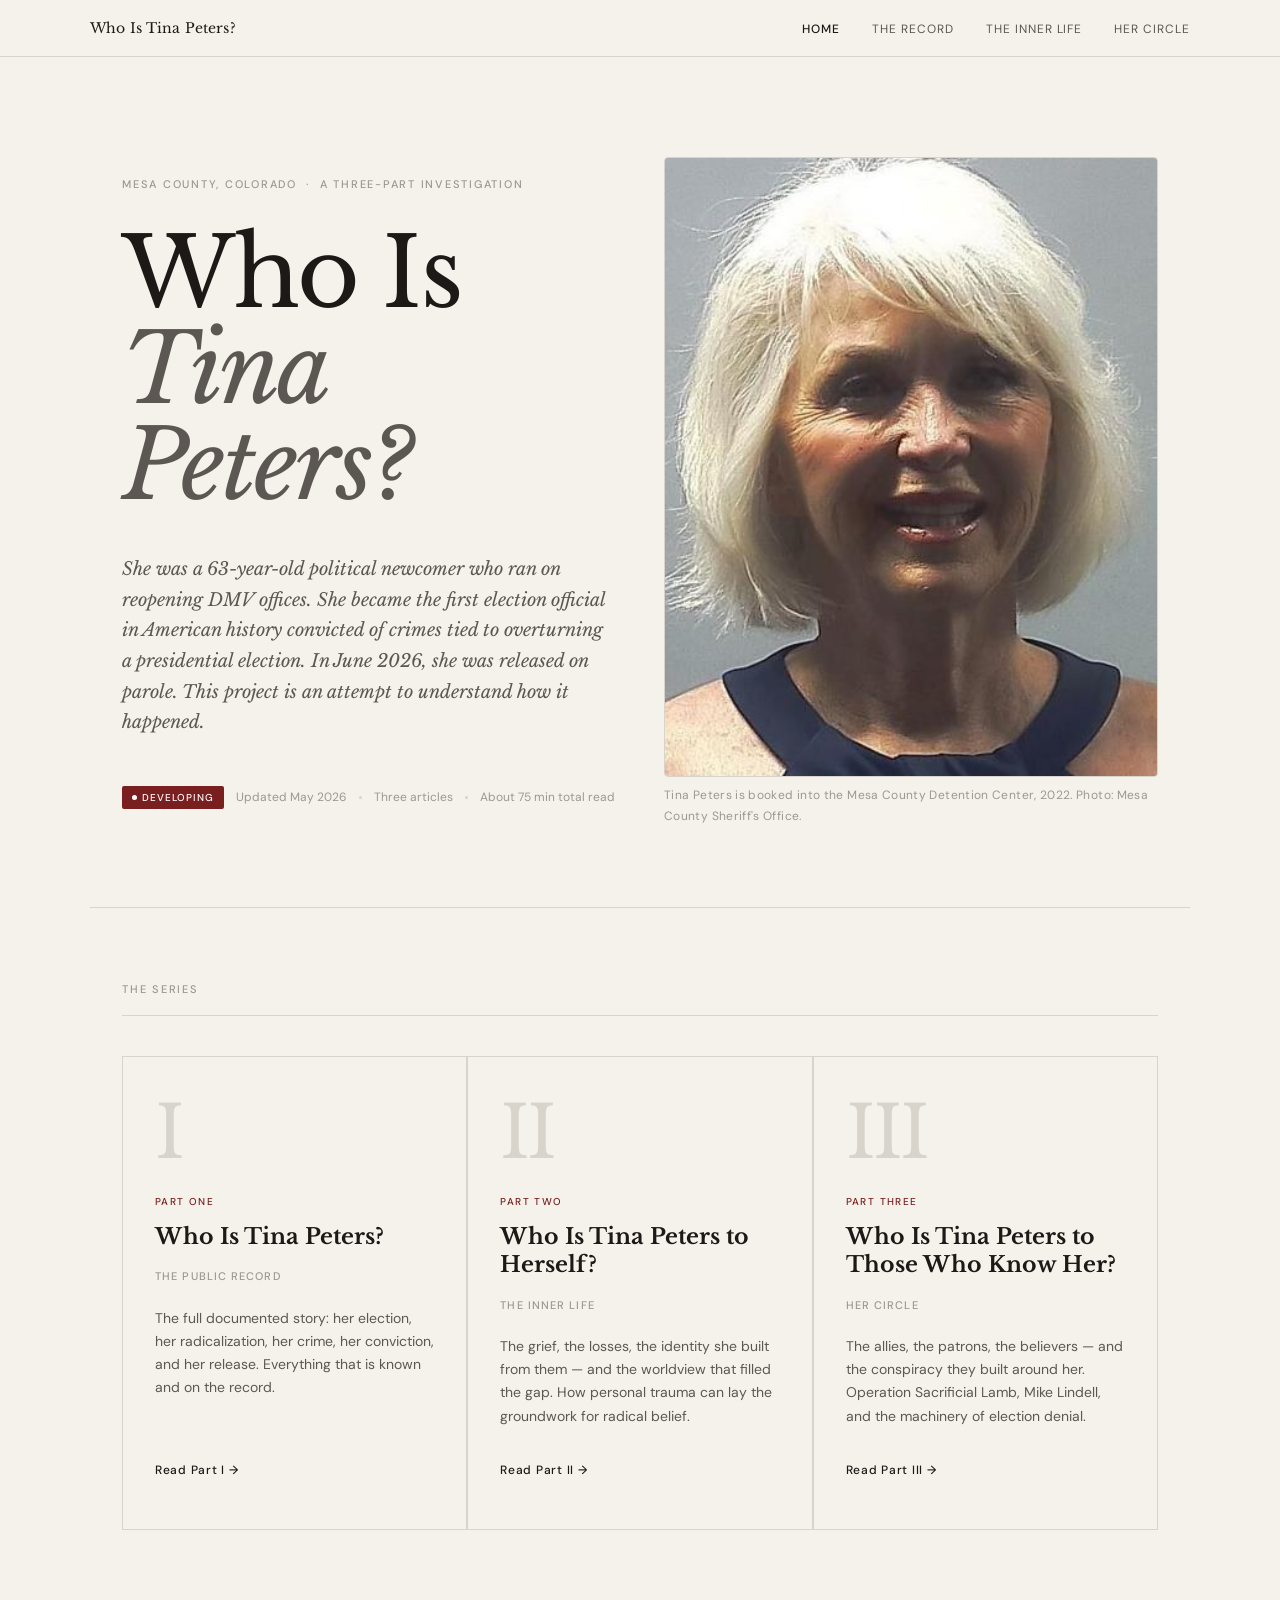
==== commit 635ad58d: "Update index.html" ====
--- a/index.html
+++ b/index.html
@@ -28,14 +28,14 @@
       <div>
         <p class="home-eyebrow">Mesa County, Colorado &nbsp;·&nbsp; A Three-Part Investigation</p>
         <h1 class="home-hed">Who Is<br><em>Tina Peters?</em></h1>
-        <p class="home-intro">She was a 63-year-old political newcomer who ran on reopening DMV offices. She became the first election official in American history convicted of crimes tied to overturning a presidential election. As of May 2026, she is about to walk free. This project is an attempt to understand how.</p>
+        <p class="home-intro">She was a 63-year-old political newcomer who ran on reopening DMV offices. She became the first election official in American history convicted of crimes tied to overturning a presidential election. In June 2026, she was released on parole. This project is an attempt to understand how it happened.</p>
         <div class="home-meta">
           <span class="live-tag"><span class="live-dot"></span>Developing</span>
           <span>Updated May 2026</span>
           <span class="meta-dot"></span>
           <span>Three articles</span>
           <span class="meta-dot"></span>
-          <span>~75 min total read</span>
+          <span>About 75 min total read</span>
         </div>
       </div>
 
@@ -44,10 +44,10 @@
         <figure style="margin: 0;">
           <img
             src="tinapeters2022.jpg"
-            alt="Tina Peters, Mesa County Clerk and Recorder, 2022"
+            alt="Tina Peters is booked into the Mesa County Detention Center, 2022"
             style="width: 100%; display: block; border-radius: 4px; border: 0.5px solid #D8D4CC; object-fit: contain; background: #EDEAE2;">
           <figcaption style="font-size: 12px; color: #9C9791; padding: 8px 0 0; letter-spacing: 0.03em; font-family: 'DM Sans', sans-serif;">
-            Tina Peters, Mesa County Clerk and Recorder, 2022. Photo: Mesa County Sheriff's Office.
+            Tina Peters is booked into the Mesa County Detention Center, 2022. Photo: Mesa County Sheriff's Office.
           </figcaption>
         </figure>
       </div>
@@ -64,7 +64,7 @@
         <div class="card-part-label">Part One</div>
         <h2 class="card-title">Who Is Tina Peters?</h2>
         <div class="card-subtitle">The Public Record</div>
-        <p class="card-desc">The full documented story: her election, her radicalization, her crime, her conviction, and her imminent release. Everything that is known and on the record.</p>
+        <p class="card-desc">The full documented story: her election, her radicalization, her crime, her conviction, and her release. Everything that is known and on the record.</p>
         <span class="card-read-link">Read Part I &rarr;</span>
       </a>
 
--- a/style.css
+++ b/style.css
@@ -87,7 +87,7 @@
 
 /* ─── ARTICLE HEADER ─── */
 .article-header {
-  padding: 72px 0 56px;
+  padding: 72px 0 0;
   border-bottom: 1px solid var(--border);
 }
 .article-kicker {
@@ -167,7 +167,7 @@
 
 /* ─── PROSE ─── */
 .prose {
-  padding: 56px 0;
+  padding: 32px 0 56px;
 }
 .prose p {
   margin-bottom: 1.6em;
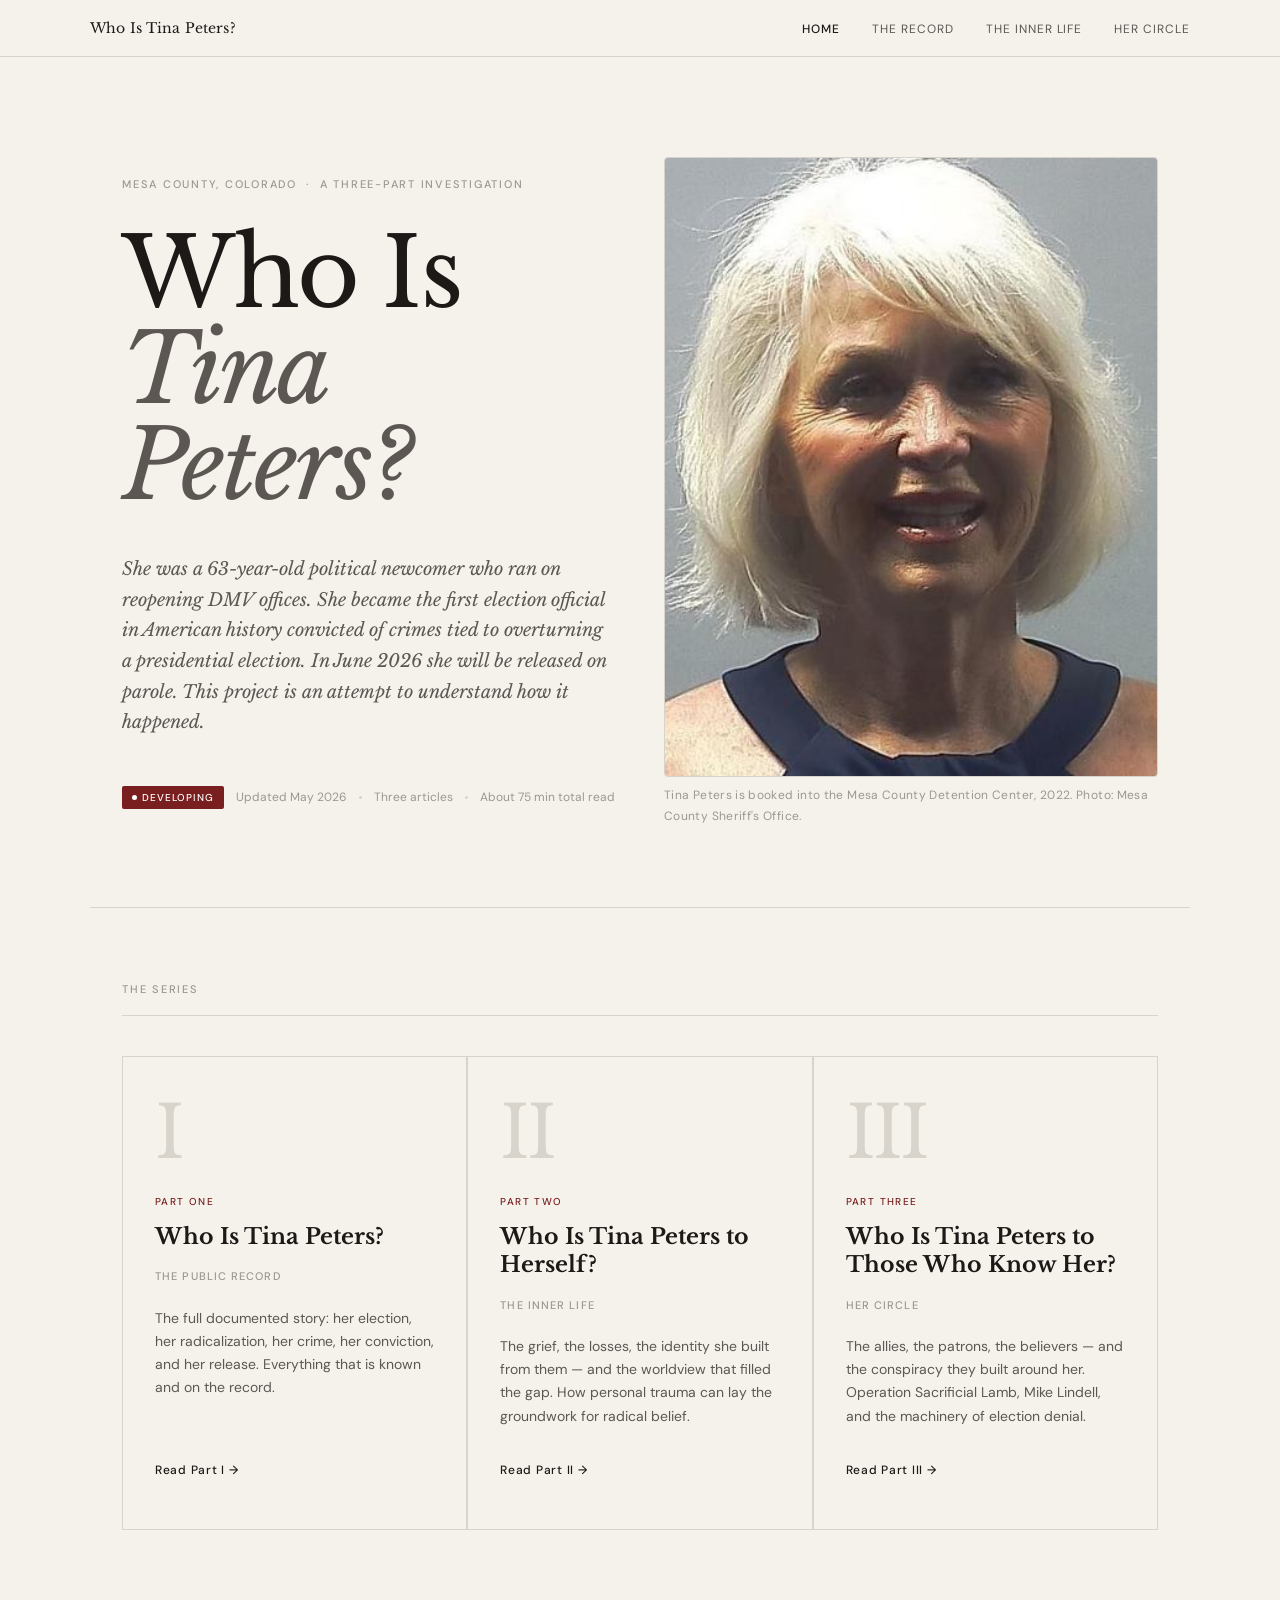
==== commit 2d064edb: "Update index.html" ====
--- a/index.html
+++ b/index.html
@@ -28,7 +28,7 @@
       <div>
         <p class="home-eyebrow">Mesa County, Colorado &nbsp;·&nbsp; A Three-Part Investigation</p>
         <h1 class="home-hed">Who Is<br><em>Tina Peters?</em></h1>
-        <p class="home-intro">She was a 63-year-old political newcomer who ran on reopening DMV offices. She became the first election official in American history convicted of crimes tied to overturning a presidential election. In June 2026, she was released on parole. This project is an attempt to understand how it happened.</p>
+        <p class="home-intro">She was a 63-year-old political newcomer who ran on reopening DMV offices. She became the first election official in American history convicted of crimes tied to overturning a presidential election. In June 2026 she will be released on parole. This project is an attempt to understand how it happened.</p>
         <div class="home-meta">
           <span class="live-tag"><span class="live-dot"></span>Developing</span>
           <span>Updated May 2026</span>
